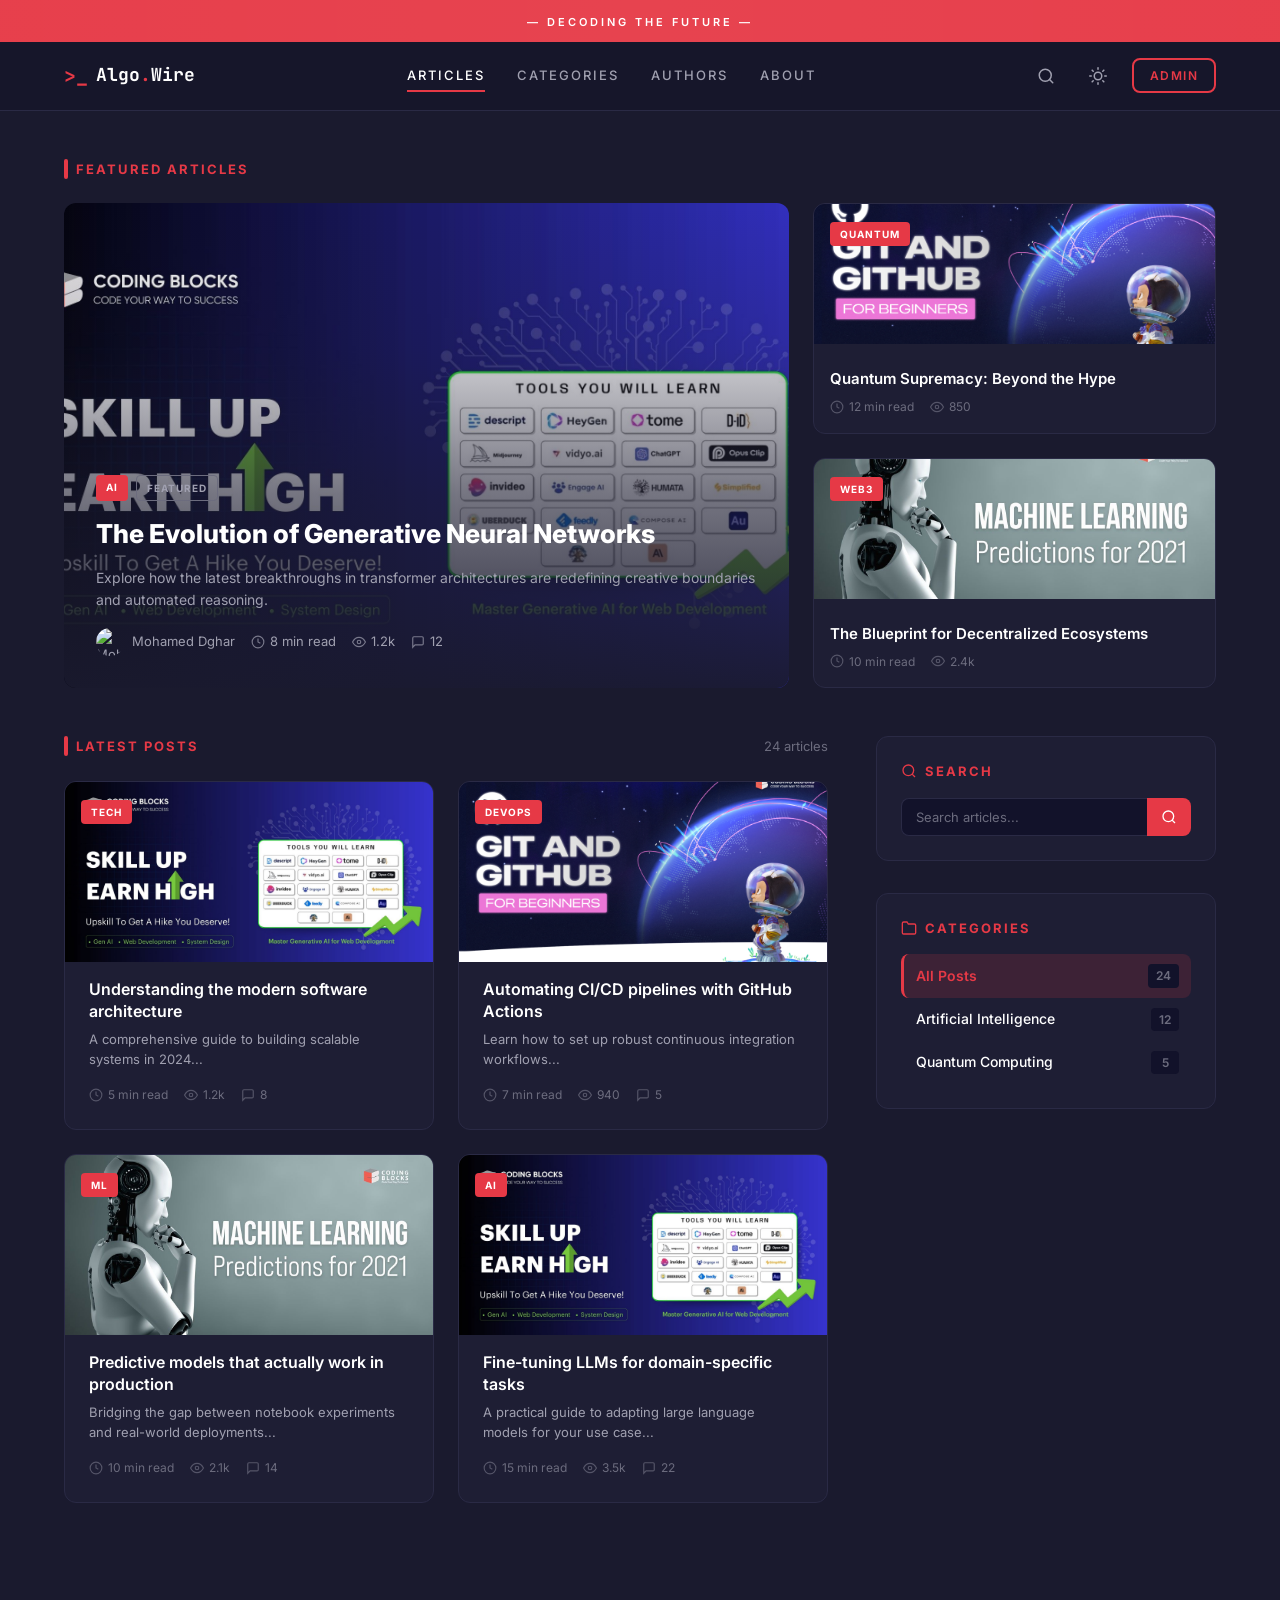
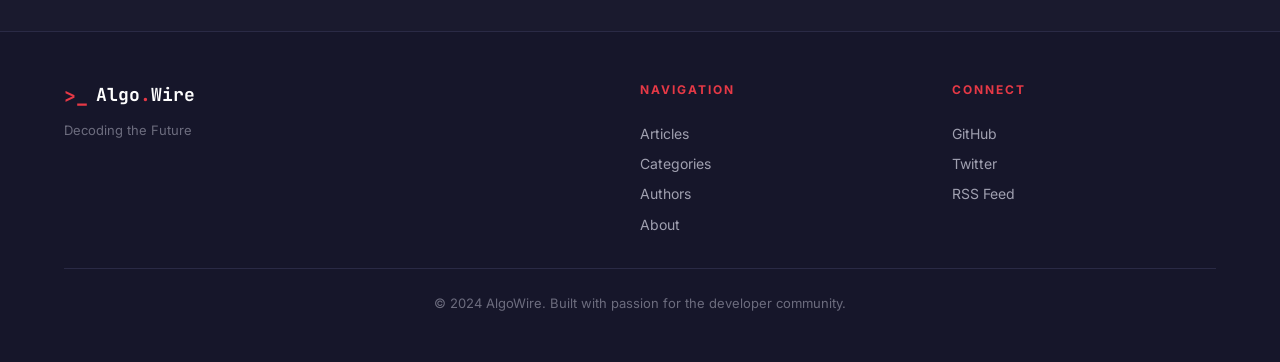
==== Blog/index.html @ f18ffdd9 "Blog V1(HTML/CSS/JS)" ====
<!DOCTYPE html>
<html lang="en" data-theme="dark">
<head>
    <meta charset="UTF-8">
    <meta name="viewport" content="width=device-width, initial-scale=1.0">
    <meta name="description" content="Decoding the Future">
    <title>Home — AlgoWire</title>
    <link rel="preconnect" href="https://fonts.googleapis.com">
    <link rel="preconnect" href="https://fonts.gstatic.com" crossorigin>
    <link href="https://fonts.googleapis.com/css2?family=Inter:wght@300;400;500;600;700;800&family=JetBrains+Mono:wght@400;500;700&display=swap" rel="stylesheet">
    <link rel="stylesheet" href="css/style.css">
</head>
<body>
    <!-- Announcement Banner -->
    <div class="announcement-banner" id="announcementBanner">
        <div class="container">
            <span>— Decoding the Future —</span>
        </div>
    </div>

    <!-- Navigation -->
    <header class="navbar" id="navbar">
        <div class="container navbar__inner">
            <a href="index.html" class="navbar__logo">
                <span class="navbar__logo-icon">&gt;_</span>
                <span class="navbar__logo-text">Algo<span class="navbar__logo-dot">.</span>Wire</span>
            </a>

            <button class="navbar__toggle" id="navToggle" aria-label="Toggle navigation">
                <span></span>
                <span></span>
                <span></span>
            </button>

            <nav class="navbar__nav" id="navMenu">
                <a href="index.html" class="navbar__link active">Articles</a>
                <a href="category.html" class="navbar__link">Categories</a>
                <a href="authors.html" class="navbar__link">Authors</a>
                <a href="about.html" class="navbar__link">About</a>
            </nav>

            <div class="navbar__actions">
                <button class="navbar__icon-btn" id="searchToggle" aria-label="Search">
                    <svg width="18" height="18" viewBox="0 0 24 24" fill="none" stroke="currentColor" stroke-width="2" stroke-linecap="round" stroke-linejoin="round"><circle cx="11" cy="11" r="8"/><path d="m21 21-4.3-4.3"/></svg>
                </button>
                <button class="navbar__icon-btn" id="themeToggle" aria-label="Toggle theme">
                    <svg class="icon-sun" width="18" height="18" viewBox="0 0 24 24" fill="none" stroke="currentColor" stroke-width="2" stroke-linecap="round" stroke-linejoin="round"><circle cx="12" cy="12" r="5"/><line x1="12" y1="1" x2="12" y2="3"/><line x1="12" y1="21" x2="12" y2="23"/><line x1="4.22" y1="4.22" x2="5.64" y2="5.64"/><line x1="18.36" y1="18.36" x2="19.78" y2="19.78"/><line x1="1" y1="12" x2="3" y2="12"/><line x1="21" y1="12" x2="23" y2="12"/><line x1="4.22" y1="19.78" x2="5.64" y2="18.36"/><line x1="18.36" y1="5.64" x2="19.78" y2="4.22"/></svg>
                    <svg class="icon-moon" width="18" height="18" viewBox="0 0 24 24" fill="none" stroke="currentColor" stroke-width="2" stroke-linecap="round" stroke-linejoin="round"><path d="M21 12.79A9 9 0 1 1 11.21 3 7 7 0 0 0 21 12.79z"/></svg>
                </button>
                <a href="admin/login.html" class="navbar__admin-btn">Admin</a>
            </div>
        </div>

        <!-- Search overlay -->
        <div class="search-overlay" id="searchOverlay">
            <div class="container">
                <form action="#" class="search-overlay__form">
                    <input type="text" name="q" placeholder="Search articles..." class="search-overlay__input" id="searchInput" autocomplete="off">
                    <button type="submit" class="search-overlay__btn">Search</button>
                    <button type="button" class="search-overlay__close" id="searchClose">&times;</button>
                </form>
            </div>
        </div>
    </header>

    <main class="main">
        <div class="container">
            <!-- Featured Articles -->
            <section class="featured">
                <div class="section-header">
                    <h2 class="section-title">Featured Articles</h2>
                </div>

                <div class="featured__grid">
                    <!-- Hero Card -->
                    <article class="card-hero fade-in">
                        <img src="assets/GENAI---2-1.jpg" alt="The Evolution of Generative Neural Networks" class="card-hero__image" loading="lazy">
                        <div class="card-hero__overlay"></div>
                        <div class="card-hero__content">
                            <div class="tags">
                                <a href="category.html" class="tag tag--filled">AI</a>
                                <span class="tag tag--outlined">Featured</span>
                            </div>
                            <h3 class="card-hero__title">
                                <a href="article.html">The Evolution of Generative Neural Networks</a>
                            </h3>
                            <p class="card-hero__excerpt">Explore how the latest breakthroughs in transformer architectures are redefining creative boundaries and automated reasoning.</p>
                            <div class="meta">
                                <div class="meta__author">
                                    <img src="https://api.dicebear.com/7.x/initials/svg?seed=MD&backgroundColor=e63946" alt="Mohamed Dghar" class="meta__avatar">
                                    <span>Mohamed Dghar</span>
                                </div>
                                <div class="meta__item">
                                    <svg viewBox="0 0 24 24" fill="none" stroke="currentColor" stroke-width="2"><circle cx="12" cy="12" r="10"/><polyline points="12 6 12 12 16 14"/></svg>
                                    8 min read
                                </div>
                                <div class="meta__item">
                                    <svg viewBox="0 0 24 24" fill="none" stroke="currentColor" stroke-width="2"><path d="M1 12s4-8 11-8 11 8 11 8-4 8-11 8-11-8-11-8z"/><circle cx="12" cy="12" r="3"/></svg>
                                    1.2k
                                </div>
                                <div class="meta__item">
                                    <svg viewBox="0 0 24 24" fill="none" stroke="currentColor" stroke-width="2"><path d="M21 15a2 2 0 0 1-2 2H7l-4 4V5a2 2 0 0 1 2-2h14a2 2 0 0 1 2 2z"/></svg>
                                    12
                                </div>
                            </div>
                        </div>
                    </article>

                    <!-- Sidebar Featured Cards -->
                    <div class="featured__sidebar">
                        <article class="card-side fade-in">
                            <div class="card-side__image-wrap">
                                <img src="assets/GITHUB-Banner.png" alt="Quantum Supremacy" class="card-side__image" loading="lazy">
                                <div class="card-grid__tag">
                                    <a href="category.html" class="tag tag--filled">Quantum</a>
                                </div>
                            </div>
                            <div class="card-side__content">
                                <h4 class="card-side__title">
                                    <a href="article.html">Quantum Supremacy: Beyond the Hype</a>
                                </h4>
                                <div class="card-side__meta">
                                    <span class="meta__item">
                                        <svg width="12" height="12" viewBox="0 0 24 24" fill="none" stroke="currentColor" stroke-width="2"><circle cx="12" cy="12" r="10"/><polyline points="12 6 12 12 16 14"/></svg>
                                        12 min read
                                    </span>
                                    <span class="meta__item">
                                        <svg width="12" height="12" viewBox="0 0 24 24" fill="none" stroke="currentColor" stroke-width="2"><path d="M1 12s4-8 11-8 11 8 11 8-4 8-11 8-11-8-11-8z"/><circle cx="12" cy="12" r="3"/></svg>
                                        850
                                    </span>
                                </div>
                            </div>
                        </article>

                        <article class="card-side fade-in">
                            <div class="card-side__image-wrap">
                                <img src="assets/ml-predictions-2021.jpg" alt="Decentralized Ecosystems" class="card-side__image" loading="lazy">
                                <div class="card-grid__tag">
                                    <a href="category.html" class="tag tag--filled">Web3</a>
                                </div>
                            </div>
                            <div class="card-side__content">
                                <h4 class="card-side__title">
                                    <a href="article.html">The Blueprint for Decentralized Ecosystems</a>
                                </h4>
                                <div class="card-side__meta">
                                    <span class="meta__item">
                                        <svg width="12" height="12" viewBox="0 0 24 24" fill="none" stroke="currentColor" stroke-width="2"><circle cx="12" cy="12" r="10"/><polyline points="12 6 12 12 16 14"/></svg>
                                        10 min read
                                    </span>
                                    <span class="meta__item">
                                        <svg width="12" height="12" viewBox="0 0 24 24" fill="none" stroke="currentColor" stroke-width="2"><path d="M1 12s4-8 11-8 11 8 11 8-4 8-11 8-11-8-11-8z"/><circle cx="12" cy="12" r="3"/></svg>
                                        2.4k
                                    </span>
                                </div>
                            </div>
                        </article>
                    </div>
                </div>
            </section>

            <!-- Latest Posts + Sidebar -->
            <section class="latest-posts">
                <div class="content-grid">
                    <div>
                        <div class="section-header">
                            <h2 class="section-title">Latest Posts</h2>
                            <span class="section-count">24 articles</span>
                        </div>

                        <div class="articles-grid">
                            <!-- Repeatable Card -->
                            <article class="card-grid fade-in">
                                <div class="card-grid__image-wrap">
                                    <img src="assets/GENAI---2-1.jpg" alt="Post Title" class="card-grid__image" loading="lazy">
                                    <div class="card-grid__tag">
                                        <a href="category.html" class="tag tag--filled">Tech</a>
                                    </div>
                                </div>
                                <div class="card-grid__content">
                                    <h3 class="card-grid__title">
                                        <a href="article.html">Understanding the modern software architecture</a>
                                    </h3>
                                    <p class="card-grid__excerpt">A comprehensive guide to building scalable systems in 2024...</p>
                                    <div class="card-grid__meta">
                                        <span class="meta__item">
                                            <svg width="12" height="12" viewBox="0 0 24 24" fill="none" stroke="currentColor" stroke-width="2"><circle cx="12" cy="12" r="10"/><polyline points="12 6 12 12 16 14"/></svg>
                                            5 min read
                                        </span>
                                        <span class="meta__item">
                                            <svg width="12" height="12" viewBox="0 0 24 24" fill="none" stroke="currentColor" stroke-width="2"><path d="M1 12s4-8 11-8 11 8 11 8-4 8-11 8-11-8-11-8z"/><circle cx="12" cy="12" r="3"/></svg>
                                            1.2k
                                        </span>
                                        <span class="meta__item">
                                            <svg width="12" height="12" viewBox="0 0 24 24" fill="none" stroke="currentColor" stroke-width="2"><path d="M21 15a2 2 0 0 1-2 2H7l-4 4V5a2 2 0 0 1 2-2h14a2 2 0 0 1 2 2z"/></svg>
                                            8
                                        </span>
                                    </div>
                                </div>
                            </article>

                            <article class="card-grid fade-in">
                                <div class="card-grid__image-wrap">
                                    <img src="assets/GITHUB-Banner.png" alt="GitHub Workflows" class="card-grid__image" loading="lazy">
                                    <div class="card-grid__tag">
                                        <a href="category.html" class="tag tag--filled">DevOps</a>
                                    </div>
                                </div>
                                <div class="card-grid__content">
                                    <h3 class="card-grid__title">
                                        <a href="article.html">Automating CI/CD pipelines with GitHub Actions</a>
                                    </h3>
                                    <p class="card-grid__excerpt">Learn how to set up robust continuous integration workflows...</p>
                                    <div class="card-grid__meta">
                                        <span class="meta__item">
                                            <svg width="12" height="12" viewBox="0 0 24 24" fill="none" stroke="currentColor" stroke-width="2"><circle cx="12" cy="12" r="10"/><polyline points="12 6 12 12 16 14"/></svg>
                                            7 min read
                                        </span>
                                        <span class="meta__item">
                                            <svg width="12" height="12" viewBox="0 0 24 24" fill="none" stroke="currentColor" stroke-width="2"><path d="M1 12s4-8 11-8 11 8 11 8-4 8-11 8-11-8-11-8z"/><circle cx="12" cy="12" r="3"/></svg>
                                            940
                                        </span>
                                        <span class="meta__item">
                                            <svg width="12" height="12" viewBox="0 0 24 24" fill="none" stroke="currentColor" stroke-width="2"><path d="M21 15a2 2 0 0 1-2 2H7l-4 4V5a2 2 0 0 1 2-2h14a2 2 0 0 1 2 2z"/></svg>
                                            5
                                        </span>
                                    </div>
                                </div>
                            </article>

                            <article class="card-grid fade-in">
                                <div class="card-grid__image-wrap">
                                    <img src="assets/ml-predictions-2021.jpg" alt="ML Predictions" class="card-grid__image" loading="lazy">
                                    <div class="card-grid__tag">
                                        <a href="category.html" class="tag tag--filled">ML</a>
                                    </div>
                                </div>
                                <div class="card-grid__content">
                                    <h3 class="card-grid__title">
                                        <a href="article.html">Predictive models that actually work in production</a>
                                    </h3>
                                    <p class="card-grid__excerpt">Bridging the gap between notebook experiments and real-world deployments...</p>
                                    <div class="card-grid__meta">
                                        <span class="meta__item">
                                            <svg width="12" height="12" viewBox="0 0 24 24" fill="none" stroke="currentColor" stroke-width="2"><circle cx="12" cy="12" r="10"/><polyline points="12 6 12 12 16 14"/></svg>
                                            10 min read
                                        </span>
                                        <span class="meta__item">
                                            <svg width="12" height="12" viewBox="0 0 24 24" fill="none" stroke="currentColor" stroke-width="2"><path d="M1 12s4-8 11-8 11 8 11 8-4 8-11 8-11-8-11-8z"/><circle cx="12" cy="12" r="3"/></svg>
                                            2.1k
                                        </span>
                                        <span class="meta__item">
                                            <svg width="12" height="12" viewBox="0 0 24 24" fill="none" stroke="currentColor" stroke-width="2"><path d="M21 15a2 2 0 0 1-2 2H7l-4 4V5a2 2 0 0 1 2-2h14a2 2 0 0 1 2 2z"/></svg>
                                            14
                                        </span>
                                    </div>
                                </div>
                            </article>

                            <article class="card-grid fade-in">
                                <div class="card-grid__image-wrap">
                                    <img src="assets/GENAI---2-1.jpg" alt="LLM Fine-tuning" class="card-grid__image" loading="lazy">
                                    <div class="card-grid__tag">
                                        <a href="category.html" class="tag tag--filled">AI</a>
                                    </div>
                                </div>
                                <div class="card-grid__content">
                                    <h3 class="card-grid__title">
                                        <a href="article.html">Fine-tuning LLMs for domain-specific tasks</a>
                                    </h3>
                                    <p class="card-grid__excerpt">A practical guide to adapting large language models for your use case...</p>
                                    <div class="card-grid__meta">
                                        <span class="meta__item">
                                            <svg width="12" height="12" viewBox="0 0 24 24" fill="none" stroke="currentColor" stroke-width="2"><circle cx="12" cy="12" r="10"/><polyline points="12 6 12 12 16 14"/></svg>
                                            15 min read
                                        </span>
                                        <span class="meta__item">
                                            <svg width="12" height="12" viewBox="0 0 24 24" fill="none" stroke="currentColor" stroke-width="2"><path d="M1 12s4-8 11-8 11 8 11 8-4 8-11 8-11-8-11-8z"/><circle cx="12" cy="12" r="3"/></svg>
                                            3.5k
                                        </span>
                                        <span class="meta__item">
                                            <svg width="12" height="12" viewBox="0 0 24 24" fill="none" stroke="currentColor" stroke-width="2"><path d="M21 15a2 2 0 0 1-2 2H7l-4 4V5a2 2 0 0 1 2-2h14a2 2 0 0 1 2 2z"/></svg>
                                            22
                                        </span>
                                    </div>
                                </div>
                            </article>
                        </div>
                    </div>

                    <!-- Sidebar -->
                    <aside class="sidebar">
                        <!-- Search Widget -->
                        <div class="widget">
                            <h3 class="widget__title">
                                <svg viewBox="0 0 24 24" fill="none" stroke="currentColor" stroke-width="2"><circle cx="11" cy="11" r="8"/><path d="m21 21-4.3-4.3"/></svg>
                                Search
                            </h3>
                            <form action="#" class="search-widget__form">
                                <input type="text" name="q" placeholder="Search articles..." class="search-widget__input">
                                <button type="submit" class="search-widget__btn">
                                    <svg viewBox="0 0 24 24" fill="none" stroke="currentColor" stroke-width="2"><circle cx="11" cy="11" r="8"/><path d="m21 21-4.3-4.3"/></svg>
                                </button>
                            </form>
                        </div>

                        <!-- Categories Widget -->
                        <div class="widget">
                            <h3 class="widget__title">
                                <svg viewBox="0 0 24 24" fill="none" stroke="currentColor" stroke-width="2"><path d="M22 19a2 2 0 0 1-2 2H4a2 2 0 0 1-2-2V5a2 2 0 0 1 2-2h5l2 3h9a2 2 0 0 1 2 2z"/></svg>
                                Categories
                            </h3>
                            <ul class="categories-list">
                                <li class="categories-list__item active">
                                    <a href="index.html">All Posts</a>
                                    <span class="categories-list__count">24</span>
                                </li>
                                <li class="categories-list__item">
                                    <a href="category.html">Artificial Intelligence</a>
                                    <span class="categories-list__count">12</span>
                                </li>
                                <li class="categories-list__item">
                                    <a href="category.html">Quantum Computing</a>
                                    <span class="categories-list__count">5</span>
                                </li>
                            </ul>
                        </div>
                    </aside>
                </div>
            </section>
        </div>
    </main>

    <!-- Footer -->
    <footer class="footer">
        <div class="container">
            <div class="footer__inner">
                <div class="footer__brand">
                    <a href="index.html" class="navbar__logo">
                        <span class="navbar__logo-icon">&gt;_</span>
                        <span class="navbar__logo-text">Algo<span class="navbar__logo-dot">.</span>Wire</span>
                    </a>
                    <p class="footer__tagline">Decoding the Future</p>
                </div>
                <div class="footer__links">
                    <h4 class="footer__heading">Navigation</h4>
                    <a href="index.html">Articles</a>
                    <a href="category.html">Categories</a>
                    <a href="authors.html">Authors</a>
                    <a href="about.html">About</a>
                </div>
                <div class="footer__links">
                    <h4 class="footer__heading">Connect</h4>
                    <a href="#">GitHub</a>
                    <a href="#">Twitter</a>
                    <a href="#">RSS Feed</a>
                </div>
            </div>
            <div class="footer__bottom">
                <p>&copy; 2024 AlgoWire. Built with passion for the developer community.</p>
            </div>
        </div>
    </footer>

    <script src="js/main.js"></script>
</body>
</html>
---- Blog/css/style.css ----
/* ==========================================
   AlgoWire — Design System
   Matching Figma Design Context
   ========================================== */

/* Google Fonts loaded in header.php:
   - Inter (300-800) — primary font
   - JetBrains Mono (400,500,700) — code/logo font */

/* ==========================================
   CSS Custom Properties (Design Tokens)
   ========================================== */
:root {
    /* Colors — Dark Theme (Default) */
    --bg-primary: #1a1a2e;
    --bg-secondary: #16162a;
    --bg-card: #1e1e34;
    --bg-card-hover: #252542;
    --bg-input: #12122a;
    --accent: #e63946;
    --accent-hover: #d32f3f;
    --accent-glow: rgba(230, 57, 70, 0.15);
    --text-primary: #ffffff;
    --text-secondary: #a0a0b0;
    --text-muted: #6c6c7e;
    --border: #2a2a45;
    --border-light: #333355;
    --shadow: rgba(0, 0, 0, 0.3);
    --overlay: rgba(26, 26, 46, 0.85);

    /* Typography */
    --font-primary: 'Inter', -apple-system, BlinkMacSystemFont, 'Segoe UI', sans-serif;
    --font-mono: 'JetBrains Mono', 'Fira Code', monospace;

    /* Spacing */
    --space-xs: 4px;
    --space-sm: 8px;
    --space-md: 16px;
    --space-lg: 24px;
    --space-xl: 32px;
    --space-2xl: 48px;
    --space-3xl: 64px;

    /* Layout */
    --max-width: 1200px;
    --sidebar-width: 340px;
    --gap: 24px;
    --radius: 8px;
    --radius-sm: 4px;
    --radius-lg: 12px;

    /* Transitions */
    --transition: 0.3s cubic-bezier(0.4, 0, 0.2, 1);
    --transition-fast: 0.15s ease;
}

/* Light Theme */
[data-theme="light"] {
    --bg-primary: #f0f0f5;
    --bg-secondary: #e8e8ef;
    --bg-card: #ffffff;
    --bg-card-hover: #f8f8fc;
    --bg-input: #f5f5fa;
    --text-primary: #1a1a2e;
    --text-secondary: #555566;
    --text-muted: #888899;
    --border: #dddde5;
    --border-light: #eeeeee;
    --shadow: rgba(0, 0, 0, 0.08);
    --overlay: rgba(240, 240, 245, 0.92);
}

/* ==========================================
   Reset & Base
   ========================================== */
*, *::before, *::after {
    margin: 0;
    padding: 0;
    box-sizing: border-box;
}

html {
    scroll-behavior: smooth;
    -webkit-font-smoothing: antialiased;
    -moz-osx-font-smoothing: grayscale;
}

body {
    font-family: var(--font-primary);
    background-color: var(--bg-primary);
    color: var(--text-primary);
    line-height: 1.6;
    min-height: 100vh;
    transition: background-color var(--transition), color var(--transition);
}

a {
    color: inherit;
    text-decoration: none;
    transition: color var(--transition-fast);
}

img {
    max-width: 100%;
    height: auto;
    display: block;
}

button {
    border: none;
    background: none;
    cursor: pointer;
    font-family: inherit;
    color: inherit;
}

/* ==========================================
   Layout
   ========================================== */
.container {
    max-width: var(--max-width);
    margin: 0 auto;
    padding: 0 var(--space-lg);
}

.main {
    min-height: 60vh;
    padding-bottom: var(--space-3xl);
}

.content-grid {
    display: grid;
    grid-template-columns: 1fr var(--sidebar-width);
    gap: var(--space-2xl);
    margin-top: var(--space-2xl);
}

.content-grid--full {
    grid-template-columns: 1fr;
}

/* ==========================================
   Announcement Banner
   ========================================== */
.announcement-banner {
    background: var(--accent);
    padding: var(--space-sm) 0;
    text-align: center;
    position: relative;
    overflow: hidden;
}

.announcement-banner::before {
    content: '';
    position: absolute;
    top: 0;
    left: -100%;
    width: 300%;
    height: 100%;
    background: linear-gradient(90deg, transparent, rgba(255,255,255,0.05), transparent);
    animation: bannerShine 8s linear infinite;
}

@keyframes bannerShine {
    0% { transform: translateX(-33%); }
    100% { transform: translateX(33%); }
}

.announcement-banner span {
    font-size: 11px;
    font-weight: 600;
    letter-spacing: 3px;
    text-transform: uppercase;
    color: #fff;
    position: relative;
    z-index: 1;
}

/* ==========================================
   Navbar
   ========================================== */
.navbar {
    background: var(--bg-secondary);
    border-bottom: 1px solid var(--border);
    padding: var(--space-md) 0;
    position: sticky;
    top: 0;
    z-index: 1000;
    backdrop-filter: blur(12px);
    -webkit-backdrop-filter: blur(12px);
}

.navbar__inner {
    display: flex;
    align-items: center;
    justify-content: space-between;
    gap: var(--space-lg);
}

.navbar__logo {
    display: flex;
    align-items: center;
    gap: var(--space-sm);
    font-family: var(--font-mono);
    font-size: 18px;
    font-weight: 700;
    white-space: nowrap;
    transition: transform var(--transition-fast);
}

.navbar__logo:hover {
    transform: scale(1.02);
}

.navbar__logo-icon {
    color: var(--accent);
    font-size: 20px;
}

.navbar__logo-dot {
    color: var(--accent);
}

.navbar__nav {
    display: flex;
    align-items: center;
    gap: var(--space-xl);
}

.navbar__link {
    font-size: 13px;
    font-weight: 500;
    letter-spacing: 2px;
    text-transform: uppercase;
    color: var(--text-secondary);
    position: relative;
    padding: var(--space-xs) 0;
}

.navbar__link::after {
    content: '';
    position: absolute;
    bottom: -2px;
    left: 0;
    width: 0;
    height: 2px;
    background: var(--accent);
    transition: width var(--transition);
}

.navbar__link:hover,
.navbar__link.active {
    color: var(--text-primary);
}

.navbar__link:hover::after,
.navbar__link.active::after {
    width: 100%;
}

.navbar__actions {
    display: flex;
    align-items: center;
    gap: var(--space-md);
}

.navbar__icon-btn {
    width: 36px;
    height: 36px;
    display: flex;
    align-items: center;
    justify-content: center;
    border-radius: var(--radius);
    color: var(--text-secondary);
    transition: all var(--transition-fast);
}

.navbar__icon-btn:hover {
    color: var(--text-primary);
    background: var(--accent-glow);
}

/* Theme toggle icon visibility */
[data-theme="dark"] .icon-moon { display: none; }
[data-theme="light"] .icon-sun { display: none; }

.navbar__admin-btn {
    font-size: 12px;
    font-weight: 600;
    letter-spacing: 1.5px;
    text-transform: uppercase;
    padding: 6px 16px;
    border: 2px solid var(--accent);
    border-radius: var(--radius);
    color: var(--accent);
    transition: all var(--transition-fast);
}

.navbar__admin-btn:hover {
    background: var(--accent);
    color: #fff;
}

/* Mobile toggle */
.navbar__toggle {
    display: none;
    flex-direction: column;
    gap: 5px;
    width: 28px;
    padding: 4px 0;
}

.navbar__toggle span {
    display: block;
    width: 100%;
    height: 2px;
    background: var(--text-primary);
    border-radius: 2px;
    transition: all var(--transition);
}

/* ==========================================
   Search Overlay
   ========================================== */
.search-overlay {
    position: absolute;
    top: 100%;
    left: 0;
    right: 0;
    background: var(--bg-secondary);
    border-bottom: 1px solid var(--border);
    padding: var(--space-md) 0;
    transform: translateY(-10px);
    opacity: 0;
    visibility: hidden;
    transition: all var(--transition);
}

.search-overlay.active {
    transform: translateY(0);
    opacity: 1;
    visibility: visible;
}

.search-overlay__form {
    display: flex;
    gap: var(--space-sm);
    align-items: center;
}

.search-overlay__input {
    flex: 1;
    padding: 12px 16px;
    background: var(--bg-input);
    border: 1px solid var(--border);
    border-radius: var(--radius);
    color: var(--text-primary);
    font-family: var(--font-primary);
    font-size: 14px;
    outline: none;
    transition: border-color var(--transition-fast);
}

.search-overlay__input:focus {
    border-color: var(--accent);
}

.search-overlay__input::placeholder {
    color: var(--text-muted);
}

.search-overlay__btn {
    padding: 12px 24px;
    background: var(--accent);
    color: #fff;
    border-radius: var(--radius);
    font-size: 14px;
    font-weight: 600;
    transition: background var(--transition-fast);
}

.search-overlay__btn:hover {
    background: var(--accent-hover);
}

.search-overlay__close {
    font-size: 24px;
    width: 40px;
    height: 40px;
    display: flex;
    align-items: center;
    justify-content: center;
    color: var(--text-muted);
    border-radius: var(--radius);
}

.search-overlay__close:hover {
    color: var(--accent);
}

/* ==========================================
   Section Headers
   ========================================== */
.section-header {
    display: flex;
    align-items: center;
    justify-content: space-between;
    margin-bottom: var(--space-lg);
}

.section-title {
    font-size: 13px;
    font-weight: 700;
    letter-spacing: 2px;
    text-transform: uppercase;
    color: var(--accent);
    display: flex;
    align-items: center;
    gap: var(--space-sm);
}

.section-title::before {
    content: '';
    display: inline-block;
    width: 4px;
    height: 20px;
    background: var(--accent);
    border-radius: 2px;
}

.section-count {
    font-size: 13px;
    color: var(--text-muted);
}

/* ==========================================
   Featured Articles
   ========================================== */
.featured {
    margin-top: var(--space-2xl);
}

.featured__grid {
    display: grid;
    grid-template-columns: 1.8fr 1fr;
    gap: var(--gap);
    margin-top: var(--space-lg);
}

/* Hero Card */
.card-hero {
    position: relative;
    border-radius: var(--radius-lg);
    overflow: hidden;
    min-height: 420px;
    display: flex;
    flex-direction: column;
    justify-content: flex-end;
    transition: transform var(--transition);
}

.card-hero:hover {
    transform: translateY(-4px);
}

.card-hero__image {
    position: absolute;
    top: 0;
    left: 0;
    width: 100%;
    height: 100%;
    object-fit: cover;
    transition: transform var(--transition);
}

.card-hero:hover .card-hero__image {
    transform: scale(1.03);
}

.card-hero__overlay {
    position: absolute;
    top: 0;
    left: 0;
    width: 100%;
    height: 100%;
    background: linear-gradient(
        to top,
        rgba(26, 26, 46, 0.95) 0%,
        rgba(26, 26, 46, 0.6) 40%,
        rgba(26, 26, 46, 0.2) 70%,
        transparent 100%
    );
}

.card-hero__content {
    position: relative;
    z-index: 2;
    padding: var(--space-xl);
}

.card-hero__title {
    font-size: 26px;
    font-weight: 800;
    line-height: 1.3;
    margin: var(--space-md) 0;
    color: #fff;
}

.card-hero__title a:hover {
    color: var(--accent);
}

.card-hero__excerpt {
    font-size: 14px;
    color: var(--text-secondary);
    line-height: 1.6;
    margin-bottom: var(--space-md);
    display: -webkit-box;
    -webkit-line-clamp: 2;
    -webkit-box-orient: vertical;
    overflow: hidden;
}

/* Sidebar cards */
.featured__sidebar {
    display: flex;
    flex-direction: column;
    gap: var(--gap);
}

.card-side {
    background: var(--bg-card);
    border-radius: var(--radius-lg);
    overflow: hidden;
    transition: transform var(--transition), box-shadow var(--transition);
    border: 1px solid var(--border);
    flex: 1;
}

.card-side:hover {
    transform: translateY(-3px);
    box-shadow: 0 8px 24px var(--shadow);
}

.card-side__image-wrap {
    position: relative;
    height: 140px;
    overflow: hidden;
}

.card-side__image {
    width: 100%;
    height: 100%;
    object-fit: cover;
    transition: transform var(--transition);
}

.card-side:hover .card-side__image {
    transform: scale(1.05);
}

.card-side__content {
    padding: var(--space-md);
}

.card-side__title {
    font-size: 15px;
    font-weight: 600;
    line-height: 1.4;
    margin-top: var(--space-sm);
}

.card-side__title a:hover {
    color: var(--accent);
}

.card-side__meta {
    display: flex;
    align-items: center;
    gap: var(--space-md);
    margin-top: var(--space-sm);
    font-size: 12px;
    color: var(--text-muted);
}

/* ==========================================
   Tags / Badges
   ========================================== */
.tags {
    display: flex;
    flex-wrap: wrap;
    gap: var(--space-sm);
}

.tag {
    display: inline-block;
    font-size: 10px;
    font-weight: 700;
    letter-spacing: 1px;
    text-transform: uppercase;
    padding: 4px 10px;
    border-radius: var(--radius-sm);
    transition: all var(--transition-fast);
}

.tag--filled {
    background: var(--accent);
    color: #fff;
}

.tag--outlined {
    border: 1px solid var(--text-muted);
    color: var(--text-secondary);
}

.tag--filled:hover {
    background: var(--accent-hover);
}

/* ==========================================
   Article Meta Row
   ========================================== */
.meta {
    display: flex;
    align-items: center;
    flex-wrap: wrap;
    gap: var(--space-md);
    font-size: 13px;
    color: var(--text-secondary);
}

.meta__item {
    display: flex;
    align-items: center;
    gap: 5px;
}

.meta__item svg {
    width: 14px;
    height: 14px;
    opacity: 0.7;
}

.meta__author {
    display: flex;
    align-items: center;
    gap: var(--space-sm);
}

.meta__avatar {
    width: 28px;
    height: 28px;
    border-radius: 50%;
    object-fit: cover;
}

.meta__divider {
    width: 4px;
    height: 4px;
    border-radius: 50%;
    background: var(--text-muted);
}

/* ==========================================
   Article Grid (Latest Posts)
   ========================================== */
.latest-posts {
    margin-top: var(--space-2xl);
}

.articles-grid {
    display: grid;
    grid-template-columns: repeat(2, 1fr);
    gap: var(--gap);
}

.card-grid {
    background: var(--bg-card);
    border-radius: var(--radius-lg);
    overflow: hidden;
    border: 1px solid var(--border);
    transition: transform var(--transition), box-shadow var(--transition);
}

.card-grid:hover {
    transform: translateY(-4px);
    box-shadow: 0 12px 32px var(--shadow);
}

.card-grid__image-wrap {
    position: relative;
    height: 180px;
    overflow: hidden;
}

.card-grid__image {
    width: 100%;
    height: 100%;
    object-fit: cover;
    transition: transform var(--transition);
}

.card-grid:hover .card-grid__image {
    transform: scale(1.05);
}

.card-grid__tag {
    position: absolute;
    top: var(--space-md);
    left: var(--space-md);
}

.card-grid__content {
    padding: var(--space-md) var(--space-lg);
    padding-bottom: var(--space-lg);
}

.card-grid__title {
    font-size: 16px;
    font-weight: 600;
    line-height: 1.4;
    margin-bottom: var(--space-sm);
}

.card-grid__title a:hover {
    color: var(--accent);
}

.card-grid__excerpt {
    font-size: 13px;
    color: var(--text-secondary);
    line-height: 1.5;
    display: -webkit-box;
    -webkit-line-clamp: 2;
    -webkit-box-orient: vertical;
    overflow: hidden;
    margin-bottom: var(--space-md);
}

.card-grid__meta {
    display: flex;
    align-items: center;
    gap: var(--space-md);
    font-size: 12px;
    color: var(--text-muted);
}

/* ==========================================
   Sidebar
   ========================================== */
.sidebar {
    position: sticky;
    top: 100px;
    display: flex;
    flex-direction: column;
    gap: var(--space-xl);
}

/* Search Widget */
.widget {
    background: var(--bg-card);
    border-radius: var(--radius-lg);
    padding: var(--space-lg);
    border: 1px solid var(--border);
}

.widget__title {
    font-size: 13px;
    font-weight: 700;
    letter-spacing: 2px;
    text-transform: uppercase;
    color: var(--accent);
    margin-bottom: var(--space-md);
    display: flex;
    align-items: center;
    gap: var(--space-sm);
}

.widget__title svg {
    width: 16px;
    height: 16px;
}

.search-widget__form {
    display: flex;
    gap: 0;
}

.search-widget__input {
    flex: 1;
    padding: 10px 14px;
    background: var(--bg-input);
    border: 1px solid var(--border);
    border-right: none;
    border-radius: var(--radius) 0 0 var(--radius);
    color: var(--text-primary);
    font-family: var(--font-primary);
    font-size: 13px;
    outline: none;
    transition: border-color var(--transition-fast);
}

.search-widget__input:focus {
    border-color: var(--accent);
}

.search-widget__input::placeholder {
    color: var(--text-muted);
}

.search-widget__btn {
    padding: 10px 14px;
    background: var(--accent);
    color: #fff;
    border-radius: 0 var(--radius) var(--radius) 0;
    display: flex;
    align-items: center;
    justify-content: center;
    transition: background var(--transition-fast);
}

.search-widget__btn:hover {
    background: var(--accent-hover);
}

.search-widget__btn svg {
    width: 16px;
    height: 16px;
}

/* Categories Widget */
.categories-list {
    list-style: none;
}

.categories-list__item {
    display: flex;
    align-items: center;
    justify-content: space-between;
    padding: 10px 12px;
    border-radius: var(--radius);
    transition: background var(--transition-fast);
    cursor: pointer;
    border-left: 3px solid transparent;
}

.categories-list__item:hover {
    background: var(--bg-card-hover);
}

.categories-list__item.active {
    border-left-color: var(--accent);
    background: var(--accent-glow);
}

.categories-list__item a {
    flex: 1;
    font-size: 14px;
    font-weight: 500;
}

.categories-list__item.active a {
    color: var(--accent);
    font-weight: 600;
}

.categories-list__count {
    font-size: 12px;
    font-weight: 600;
    color: var(--text-muted);
    background: var(--bg-input);
    padding: 2px 8px;
    border-radius: var(--radius-sm);
    min-width: 28px;
    text-align: center;
}

/* ==========================================
   Single Article Page
   ========================================== */
.article-page {
    max-width: 800px;
    margin: var(--space-2xl) auto;
}

.article-page__cover {
    width: 100%;
    height: 400px;
    object-fit: cover;
    border-radius: var(--radius-lg);
    margin-bottom: var(--space-xl);
}

.article-page__header {
    margin-bottom: var(--space-xl);
}

.article-page__title {
    font-size: 36px;
    font-weight: 800;
    line-height: 1.2;
    margin: var(--space-md) 0;
}

.article-page__content {
    font-size: 16px;
    line-height: 1.8;
    color: var(--text-secondary);
}

.article-page__content h2 {
    font-size: 24px;
    font-weight: 700;
    color: var(--text-primary);
    margin: var(--space-xl) 0 var(--space-md);
}

.article-page__content h3 {
    font-size: 20px;
    font-weight: 600;
    color: var(--text-primary);
    margin: var(--space-lg) 0 var(--space-md);
}

.article-page__content p {
    margin-bottom: var(--space-md);
}

.article-page__content pre {
    background: var(--bg-input);
    border: 1px solid var(--border);
    border-radius: var(--radius);
    padding: var(--space-lg);
    overflow-x: auto;
    margin: var(--space-lg) 0;
}

.article-page__content code {
    font-family: var(--font-mono);
    font-size: 14px;
    background: var(--bg-input);
    padding: 2px 6px;
    border-radius: var(--radius-sm);
    color: var(--accent);
}

.article-page__content pre code {
    background: none;
    padding: 0;
    color: var(--text-primary);
}

.article-page__content ul, .article-page__content ol {
    margin: var(--space-md) 0 var(--space-md) var(--space-xl);
}

.article-page__content li {
    margin-bottom: var(--space-sm);
}

.article-page__content blockquote {
    border-left: 4px solid var(--accent);
    padding-left: var(--space-lg);
    margin: var(--space-lg) 0;
    color: var(--text-secondary);
    font-style: italic;
}

/* Author Box */
.author-box {
    display: flex;
    gap: var(--space-lg);
    align-items: center;
    background: var(--bg-card);
    border: 1px solid var(--border);
    border-radius: var(--radius-lg);
    padding: var(--space-xl);
    margin: var(--space-2xl) 0;
}

.author-box__avatar {
    width: 72px;
    height: 72px;
    border-radius: 50%;
    object-fit: cover;
    border: 3px solid var(--accent);
}

.author-box__name {
    font-size: 18px;
    font-weight: 700;
    margin-bottom: var(--space-xs);
}

.author-box__bio {
    font-size: 14px;
    color: var(--text-secondary);
    line-height: 1.5;
}

/* Comments */
.comments {
    margin-top: var(--space-2xl);
}

.comments__title {
    font-size: 20px;
    font-weight: 700;
    margin-bottom: var(--space-lg);
    display: flex;
    align-items: center;
    gap: var(--space-sm);
}

.comment {
    background: var(--bg-card);
    border: 1px solid var(--border);
    border-radius: var(--radius);
    padding: var(--space-lg);
    margin-bottom: var(--space-md);
}

.comment__header {
    display: flex;
    align-items: center;
    justify-content: space-between;
    margin-bottom: var(--space-sm);
}

.comment__author {
    font-weight: 600;
    font-size: 14px;
}

.comment__date {
    font-size: 12px;
    color: var(--text-muted);
}

.comment__body {
    font-size: 14px;
    color: var(--text-secondary);
    line-height: 1.6;
}

/* Comment Form */
.comment-form {
    margin-top: var(--space-xl);
}

.comment-form__title {
    font-size: 18px;
    font-weight: 700;
    margin-bottom: var(--space-md);
}

.form-group {
    margin-bottom: var(--space-md);
}

.form-group label {
    display: block;
    font-size: 13px;
    font-weight: 600;
    color: var(--text-secondary);
    margin-bottom: var(--space-xs);
    text-transform: uppercase;
    letter-spacing: 1px;
}

.form-group input,
.form-group textarea {
    width: 100%;
    padding: 12px 16px;
    background: var(--bg-input);
    border: 1px solid var(--border);
    border-radius: var(--radius);
    color: var(--text-primary);
    font-family: var(--font-primary);
    font-size: 14px;
    outline: none;
    transition: border-color var(--transition-fast);
}

.form-group input:focus,
.form-group textarea:focus {
    border-color: var(--accent);
}

.form-group textarea {
    min-height: 120px;
    resize: vertical;
}

.form-row {
    display: grid;
    grid-template-columns: 1fr 1fr;
    gap: var(--space-md);
}

/* ==========================================
   Buttons
   ========================================== */
.btn {
    display: inline-flex;
    align-items: center;
    justify-content: center;
    gap: var(--space-sm);
    padding: 12px 24px;
    border-radius: var(--radius);
    font-size: 14px;
    font-weight: 600;
    transition: all var(--transition-fast);
    cursor: pointer;
    border: none;
}

.btn--primary {
    background: var(--accent);
    color: #fff;
}

.btn--primary:hover {
    background: var(--accent-hover);
    transform: translateY(-1px);
}

.btn--outlined {
    border: 2px solid var(--accent);
    color: var(--accent);
    background: transparent;
}

.btn--outlined:hover {
    background: var(--accent);
    color: #fff;
}

.btn--sm {
    padding: 8px 16px;
    font-size: 12px;
}

.btn--block {
    width: 100%;
}

/* ==========================================
   Pagination
   ========================================== */
.pagination {
    display: flex;
    align-items: center;
    justify-content: center;
    gap: var(--space-sm);
    margin-top: var(--space-2xl);
}

.pagination__link {
    width: 40px;
    height: 40px;
    display: flex;
    align-items: center;
    justify-content: center;
    border-radius: var(--radius);
    font-size: 14px;
    font-weight: 600;
    color: var(--text-secondary);
    background: var(--bg-card);
    border: 1px solid var(--border);
    transition: all var(--transition-fast);
}

.pagination__link:hover,
.pagination__link.active {
    background: var(--accent);
    border-color: var(--accent);
    color: #fff;
}

/* ==========================================
   Authors Page
   ========================================== */
.authors-grid {
    display: grid;
    grid-template-columns: repeat(3, 1fr);
    gap: var(--gap);
    margin-top: var(--space-lg);
}

.author-card {
    background: var(--bg-card);
    border: 1px solid var(--border);
    border-radius: var(--radius-lg);
    padding: var(--space-xl);
    text-align: center;
    transition: transform var(--transition), box-shadow var(--transition);
}

.author-card:hover {
    transform: translateY(-4px);
    box-shadow: 0 8px 24px var(--shadow);
}

.author-card__avatar {
    width: 80px;
    height: 80px;
    border-radius: 50%;
    margin: 0 auto var(--space-md);
    border: 3px solid var(--accent);
    object-fit: cover;
}

.author-card__name {
    font-size: 18px;
    font-weight: 700;
    margin-bottom: var(--space-xs);
}

.author-card__bio {
    font-size: 13px;
    color: var(--text-secondary);
    line-height: 1.5;
    margin-bottom: var(--space-md);
}

.author-card__stats {
    font-size: 12px;
    color: var(--text-muted);
}

/* ==========================================
   About Page
   ========================================== */
.about-page {
    max-width: 800px;
    margin: var(--space-2xl) auto;
}

.about-page h1 {
    font-size: 36px;
    font-weight: 800;
    margin-bottom: var(--space-lg);
}

.about-page p {
    font-size: 16px;
    color: var(--text-secondary);
    line-height: 1.8;
    margin-bottom: var(--space-md);
}

.about-page h2 {
    font-size: 24px;
    font-weight: 700;
    margin: var(--space-xl) 0 var(--space-md);
}

/* ==========================================
   Search Results
   ========================================== */
.search-results__query {
    font-size: 14px;
    color: var(--text-secondary);
    margin-bottom: var(--space-lg);
}

.search-results__query strong {
    color: var(--accent);
}

.no-results {
    text-align: center;
    padding: var(--space-3xl);
    color: var(--text-muted);
}

.no-results svg {
    width: 64px;
    height: 64px;
    color: var(--border);
    margin-bottom: var(--space-md);
}

.no-results h3 {
    font-size: 20px;
    color: var(--text-primary);
    margin-bottom: var(--space-sm);
}

/* ==========================================
   Footer
   ========================================== */
.footer {
    background: var(--bg-secondary);
    border-top: 1px solid var(--border);
    padding: var(--space-2xl) 0;
    margin-top: var(--space-3xl);
}

.footer__inner {
    display: grid;
    grid-template-columns: 2fr 1fr 1fr;
    gap: var(--space-2xl);
    margin-bottom: var(--space-xl);
}

.footer__tagline {
    font-size: 13px;
    color: var(--text-muted);
    margin-top: var(--space-sm);
    max-width: 300px;
}

.footer__heading {
    font-size: 12px;
    font-weight: 700;
    letter-spacing: 2px;
    text-transform: uppercase;
    color: var(--accent);
    margin-bottom: var(--space-md);
}

.footer__links {
    display: flex;
    flex-direction: column;
    gap: var(--space-sm);
}

.footer__links a {
    font-size: 14px;
    color: var(--text-secondary);
    transition: color var(--transition-fast);
}

.footer__links a:hover {
    color: var(--accent);
}

.footer__bottom {
    border-top: 1px solid var(--border);
    padding-top: var(--space-lg);
    text-align: center;
    font-size: 13px;
    color: var(--text-muted);
}

/* ==========================================
   Animations
   ========================================== */
@keyframes fadeInUp {
    from {
        opacity: 0;
        transform: translateY(20px);
    }
    to {
        opacity: 1;
        transform: translateY(0);
    }
}

.fade-in {
    animation: fadeInUp 0.5s ease forwards;
}

.fade-in:nth-child(1) { animation-delay: 0.05s; }
.fade-in:nth-child(2) { animation-delay: 0.1s; }
.fade-in:nth-child(3) { animation-delay: 0.15s; }
.fade-in:nth-child(4) { animation-delay: 0.2s; }
.fade-in:nth-child(5) { animation-delay: 0.25s; }
.fade-in:nth-child(6) { animation-delay: 0.3s; }

/* ==========================================
   Alert / Flash Messages
   ========================================== */
.alert {
    padding: var(--space-md) var(--space-lg);
    border-radius: var(--radius);
    margin-bottom: var(--space-lg);
    font-size: 14px;
    display: flex;
    align-items: center;
    gap: var(--space-sm);
}

.alert--success {
    background: rgba(46, 204, 113, 0.1);
    border: 1px solid rgba(46, 204, 113, 0.3);
    color: #2ecc71;
}

.alert--error {
    background: rgba(230, 57, 70, 0.1);
    border: 1px solid rgba(230, 57, 70, 0.3);
    color: var(--accent);
}

/* ==========================================
   Admin Styles
   ========================================== */
.admin-layout {
    min-height: 100vh;
    background: var(--bg-primary);
}

.admin-header {
    background: var(--bg-secondary);
    border-bottom: 1px solid var(--border);
    padding: var(--space-md) var(--space-lg);
    display: flex;
    align-items: center;
    justify-content: space-between;
}

.admin-header__title {
    font-size: 16px;
    font-weight: 700;
    display: flex;
    align-items: center;
    gap: var(--space-sm);
}

.admin-header__title span {
    color: var(--accent);
}

.admin-nav {
    display: flex;
    gap: var(--space-lg);
}

.admin-nav a {
    font-size: 13px;
    font-weight: 500;
    color: var(--text-secondary);
    padding: var(--space-sm) var(--space-md);
    border-radius: var(--radius);
    transition: all var(--transition-fast);
}

.admin-nav a:hover,
.admin-nav a.active {
    color: var(--text-primary);
    background: var(--accent-glow);
}

.admin-content {
    max-width: 1200px;
    margin: var(--space-xl) auto;
    padding: 0 var(--space-lg);
}

/* Dashboard Stats */
.stats-grid {
    display: grid;
    grid-template-columns: repeat(4, 1fr);
    gap: var(--gap);
    margin-bottom: var(--space-xl);
}

.stat-card {
    background: var(--bg-card);
    border: 1px solid var(--border);
    border-radius: var(--radius-lg);
    padding: var(--space-xl);
    text-align: center;
    transition: transform var(--transition);
}

.stat-card:hover {
    transform: translateY(-3px);
}

.stat-card__value {
    font-size: 32px;
    font-weight: 800;
    color: var(--accent);
    margin-bottom: var(--space-xs);
}

.stat-card__label {
    font-size: 12px;
    font-weight: 600;
    letter-spacing: 1px;
    text-transform: uppercase;
    color: var(--text-muted);
}

/* Admin Table */
.admin-table {
    width: 100%;
    border-collapse: collapse;
    background: var(--bg-card);
    border-radius: var(--radius-lg);
    overflow: hidden;
    border: 1px solid var(--border);
}

.admin-table th {
    text-align: left;
    padding: var(--space-md) var(--space-lg);
    font-size: 11px;
    font-weight: 700;
    letter-spacing: 1.5px;
    text-transform: uppercase;
    color: var(--text-muted);
    background: var(--bg-secondary);
    border-bottom: 1px solid var(--border);
}

.admin-table td {
    padding: var(--space-md) var(--space-lg);
    font-size: 14px;
    color: var(--text-secondary);
    border-bottom: 1px solid var(--border);
}

.admin-table tr:last-child td {
    border-bottom: none;
}

.admin-table tr:hover td {
    background: var(--bg-card-hover);
}

.admin-table__actions {
    display: flex;
    gap: var(--space-sm);
}

/* Admin Login */
.login-page {
    min-height: 100vh;
    display: flex;
    align-items: center;
    justify-content: center;
    background: var(--bg-primary);
}

.login-card {
    width: 100%;
    max-width: 400px;
    background: var(--bg-card);
    border: 1px solid var(--border);
    border-radius: var(--radius-lg);
    padding: var(--space-2xl);
}

.login-card__logo {
    text-align: center;
    margin-bottom: var(--space-xl);
}

.login-card__title {
    text-align: center;
    font-size: 14px;
    color: var(--text-muted);
    margin-top: var(--space-sm);
    font-weight: 400;
}

/* Status badge */
.status-badge {
    display: inline-block;
    font-size: 11px;
    font-weight: 600;
    padding: 3px 10px;
    border-radius: 20px;
    letter-spacing: 0.5px;
    text-transform: uppercase;
}

.status-badge--published {
    background: rgba(46, 204, 113, 0.15);
    color: #2ecc71;
}

.status-badge--draft {
    background: rgba(241, 196, 15, 0.15);
    color: #f1c40f;
}

/* Form Groups */
.form-group {
    margin-bottom: var(--space-lg);
}

.form-group label {
    display: block;
    font-size: 12px;
    font-weight: 600;
    letter-spacing: 1px;
    text-transform: uppercase;
    color: var(--text-muted);
    margin-bottom: var(--space-sm);
}

.form-group input,
.form-group select,
.form-group textarea {
    width: 100%;
    padding: 12px 16px;
    background: var(--bg-input);
    border: 1px solid var(--border);
    border-radius: var(--radius);
    color: var(--text-primary);
    font-family: var(--font-primary);
    font-size: 14px;
    outline: none;
    transition: border-color var(--transition-fast);
}

.form-group input:focus,
.form-group select:focus,
.form-group textarea:focus {
    border-color: var(--accent);
}

.form-row {
    display: grid;
    grid-template-columns: repeat(2, 1fr);
    gap: var(--gap);
}

/* Button Utilities */
.btn {
    display: inline-flex;
    align-items: center;
    justify-content: center;
    padding: 12px 24px;
    border-radius: var(--radius);
    font-size: 14px;
    font-weight: 600;
    transition: all var(--transition-fast);
}

.btn--primary {
    background: var(--accent);
    color: #fff;
}

.btn--primary:hover {
    background: var(--accent-hover);
}

.btn--outlined {
    border: 2px solid var(--border);
    color: var(--text-secondary);
}

.btn--outlined:hover {
    border-color: var(--text-secondary);
    color: var(--text-primary);
}

.btn--danger {
    background: rgba(230, 57, 70, 0.1);
    color: var(--accent);
    border: 1px solid rgba(230, 57, 70, 0.2);
}

.btn--danger:hover {
    background: var(--accent);
    color: #fff;
}

.btn--sm {
    padding: 6px 14px;
    font-size: 12px;
}

.btn--xs {
    padding: 4px 10px;
    font-size: 11px;
}

.btn--block {
    width: 100%;
}

/* ==========================================
   Responsive
   ========================================== */
@media (max-width: 1024px) {
    .content-grid {
        grid-template-columns: 1fr;
    }

    .featured__grid {
        grid-template-columns: 1fr;
    }

    .footer__inner {
        grid-template-columns: 1fr;
    }

    .stats-grid {
        grid-template-columns: repeat(2, 1fr);
    }

    .authors-grid {
        grid-template-columns: repeat(2, 1fr);
    }
}

@media (max-width: 768px) {
    .navbar__nav {
        display: none;
        position: absolute;
        top: 100%;
        left: 0;
        right: 0;
        background: var(--bg-secondary);
        border-bottom: 1px solid var(--border);
        flex-direction: column;
        padding: var(--space-md) var(--space-lg);
        gap: var(--space-md);
    }

    .navbar__nav.active {
        display: flex;
    }

    .navbar__toggle {
        display: flex;
    }

    .articles-grid {
        grid-template-columns: 1fr;
    }

    .form-row {
        grid-template-columns: 1fr;
    }

    .card-hero {
        min-height: 320px;
    }

    .card-hero__title {
        font-size: 20px;
    }

    .article-page__title {
        font-size: 28px;
    }

    .article-page__cover {
        height: 260px;
    }

    .authors-grid {
        grid-template-columns: 1fr;
    }

    .stats-grid {
        grid-template-columns: 1fr;
    }

    .admin-header {
        flex-direction: column;
        gap: var(--space-md);
    }

    .admin-nav {
        flex-wrap: wrap;
        justify-content: center;
    }

    .admin-table {
        display: block;
        overflow-x: auto;
    }
}

@media (max-width: 480px) {
    .container {
        padding: 0 var(--space-md);
    }

    .card-hero {
        min-height: 280px;
    }

    .card-hero__content {
        padding: var(--space-md);
    }

    .announcement-banner span {
        font-size: 9px;
        letter-spacing: 2px;
    }
}
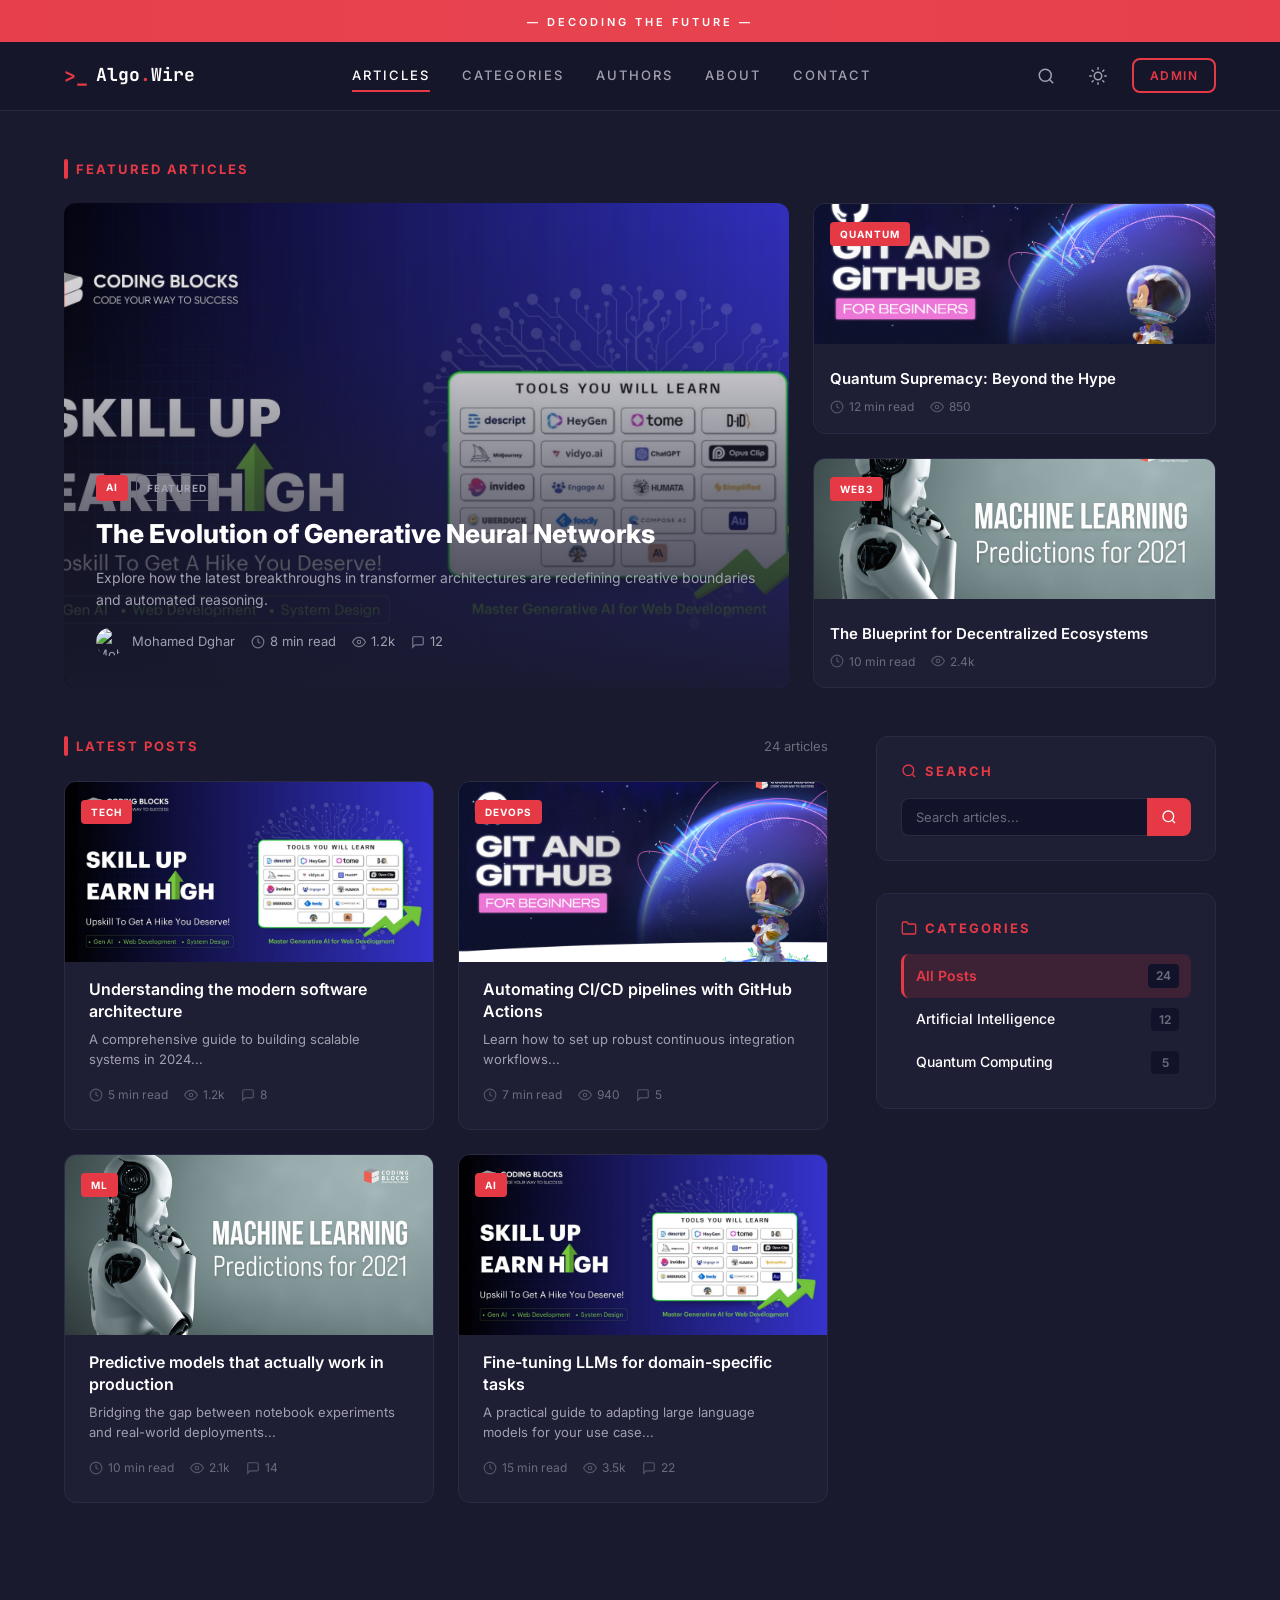
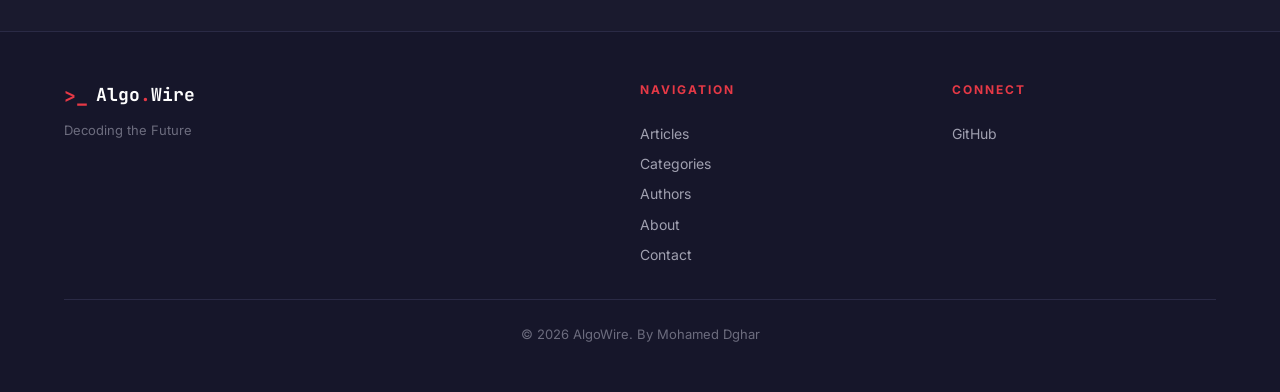
==== commit 7c3a7f34: "Blog V1" ====
--- a/Blog/index.html
+++ b/Blog/index.html
@@ -8,7 +8,11 @@
     <link rel="preconnect" href="https://fonts.googleapis.com">
     <link rel="preconnect" href="https://fonts.gstatic.com" crossorigin>
     <link href="https://fonts.googleapis.com/css2?family=Inter:wght@300;400;500;600;700;800&family=JetBrains+Mono:wght@400;500;700&display=swap" rel="stylesheet">
-    <link rel="stylesheet" href="css/style.css">
+    <link rel="stylesheet" href="css/base.css">
+    <link rel="stylesheet" href="css/navbar.css">
+    <link rel="stylesheet" href="css/components.css">
+    <link rel="stylesheet" href="css/cards.css">
+    <link rel="stylesheet" href="css/footer.css">
 </head>
 <body>
     <!-- Announcement Banner -->
@@ -37,6 +41,7 @@
                 <a href="category.html" class="navbar__link">Categories</a>
                 <a href="authors.html" class="navbar__link">Authors</a>
                 <a href="about.html" class="navbar__link">About</a>
+                <a href="contact.html" class="navbar__link">Contact</a>
             </nav>
 
             <div class="navbar__actions">
@@ -348,16 +353,15 @@
                     <a href="category.html">Categories</a>
                     <a href="authors.html">Authors</a>
                     <a href="about.html">About</a>
+                    <a href="contact.html">Contact</a>
                 </div>
                 <div class="footer__links">
                     <h4 class="footer__heading">Connect</h4>
                     <a href="#">GitHub</a>
-                    <a href="#">Twitter</a>
-                    <a href="#">RSS Feed</a>
                 </div>
             </div>
             <div class="footer__bottom">
-                <p>&copy; 2024 AlgoWire. Built with passion for the developer community.</p>
+                <p>&copy; 2026 AlgoWire. By Mohamed Dghar</p>
             </div>
         </div>
     </footer>
--- a/Blog/css/base.css
+++ b/Blog/css/base.css
@@ -0,0 +1,180 @@
+/* ==========================================
+   AlgoWire — Design System
+   Matching Figma Design Context
+   ========================================== */
+
+/* Google Fonts loaded in header.php:
+   - Inter (300-800) — primary font
+   - JetBrains Mono (400,500,700) — code/logo font */
+
+/* ==========================================
+   CSS Custom Properties (Design Tokens)
+   ========================================== */
+:root {
+    /* Colors — Dark Theme (Default) */
+    --bg-primary: #1a1a2e;
+    --bg-secondary: #16162a;
+    --bg-card: #1e1e34;
+    --bg-card-hover: #252542;
+    --bg-input: #12122a;
+    --accent: #e63946;
+    --accent-hover: #d32f3f;
+    --accent-glow: rgba(230, 57, 70, 0.15);
+    --text-primary: #ffffff;
+    --text-secondary: #a0a0b0;
+    --text-muted: #6c6c7e;
+    --border: #2a2a45;
+    --border-light: #333355;
+    --shadow: rgba(0, 0, 0, 0.3);
+    --overlay: rgba(26, 26, 46, 0.85);
+
+    /* Typography */
+    --font-primary: 'Inter', -apple-system, BlinkMacSystemFont, 'Segoe UI', sans-serif;
+    --font-mono: 'JetBrains Mono', 'Fira Code', monospace;
+
+    /* Spacing */
+    --space-xs: 4px;
+    --space-sm: 8px;
+    --space-md: 16px;
+    --space-lg: 24px;
+    --space-xl: 32px;
+    --space-2xl: 48px;
+    --space-3xl: 64px;
+
+    /* Layout */
+    --max-width: 1200px;
+    --sidebar-width: 340px;
+    --gap: 24px;
+    --radius: 8px;
+    --radius-sm: 4px;
+    --radius-lg: 12px;
+
+    /* Transitions */
+    --transition: 0.3s cubic-bezier(0.4, 0, 0.2, 1);
+    --transition-fast: 0.15s ease;
+}
+
+/* Light Theme */
+[data-theme="light"] {
+    --bg-primary: #f0f0f5;
+    --bg-secondary: #e8e8ef;
+    --bg-card: #ffffff;
+    --bg-card-hover: #f8f8fc;
+    --bg-input: #f5f5fa;
+    --text-primary: #1a1a2e;
+    --text-secondary: #555566;
+    --text-muted: #888899;
+    --border: #dddde5;
+    --border-light: #eeeeee;
+    --shadow: rgba(0, 0, 0, 0.08);
+    --overlay: rgba(240, 240, 245, 0.92);
+}
+
+/* ==========================================
+   Reset & Base
+   ========================================== */
+*, *::before, *::after {
+    margin: 0;
+    padding: 0;
+    box-sizing: border-box;
+}
+
+html {
+    scroll-behavior: smooth;
+    -webkit-font-smoothing: antialiased;
+    -moz-osx-font-smoothing: grayscale;
+}
+
+body {
+    font-family: var(--font-primary);
+    background-color: var(--bg-primary);
+    color: var(--text-primary);
+    line-height: 1.6;
+    min-height: 100vh;
+    transition: background-color var(--transition), color var(--transition);
+}
+
+a {
+    color: inherit;
+    text-decoration: none;
+    transition: color var(--transition-fast);
+}
+
+img {
+    max-width: 100%;
+    height: auto;
+    display: block;
+}
+
+button {
+    border: none;
+    background: none;
+    cursor: pointer;
+    font-family: inherit;
+    color: inherit;
+}
+
+/* ==========================================
+   Layout
+   ========================================== */
+.container {
+    max-width: var(--max-width);
+    margin: 0 auto;
+    padding: 0 var(--space-lg);
+}
+
+.main {
+    min-height: 60vh;
+    padding-bottom: var(--space-3xl);
+}
+
+.content-grid {
+    display: grid;
+    grid-template-columns: 1fr var(--sidebar-width);
+    gap: var(--space-2xl);
+    margin-top: var(--space-2xl);
+}
+
+.content-grid--full {
+    grid-template-columns: 1fr;
+}
+
+/* ==========================================
+   Animations
+   ========================================== */
+@keyframes fadeInUp {
+    from {
+        opacity: 0;
+        transform: translateY(20px);
+    }
+    to {
+        opacity: 1;
+        transform: translateY(0);
+    }
+}
+
+.fade-in {
+    animation: fadeInUp 0.5s ease forwards;
+}
+
+.fade-in:nth-child(1) { animation-delay: 0.05s; }
+.fade-in:nth-child(2) { animation-delay: 0.1s; }
+.fade-in:nth-child(3) { animation-delay: 0.15s; }
+.fade-in:nth-child(4) { animation-delay: 0.2s; }
+.fade-in:nth-child(5) { animation-delay: 0.25s; }
+.fade-in:nth-child(6) { animation-delay: 0.3s; }
+
+/* ==========================================
+   Responsive — Base
+   ========================================== */
+@media (max-width: 1024px) {
+    .content-grid {
+        grid-template-columns: 1fr;
+    }
+}
+
+@media (max-width: 480px) {
+    .container {
+        padding: 0 var(--space-md);
+    }
+}
--- a/Blog/css/navbar.css
+++ b/Blog/css/navbar.css
@@ -0,0 +1,291 @@
+/* ==========================================
+   Announcement Banner
+   ========================================== */
+.announcement-banner {
+    background: var(--accent);
+    padding: var(--space-sm) 0;
+    text-align: center;
+    position: relative;
+    overflow: hidden;
+}
+
+.announcement-banner::before {
+    content: '';
+    position: absolute;
+    top: 0;
+    left: -100%;
+    width: 300%;
+    height: 100%;
+    background: linear-gradient(90deg, transparent, rgba(255,255,255,0.05), transparent);
+    animation: bannerShine 8s linear infinite;
+}
+
+@keyframes bannerShine {
+    0% { transform: translateX(-33%); }
+    100% { transform: translateX(33%); }
+}
+
+.announcement-banner span {
+    font-size: 11px;
+    font-weight: 600;
+    letter-spacing: 3px;
+    text-transform: uppercase;
+    color: #fff;
+    position: relative;
+    z-index: 1;
+}
+
+/* ==========================================
+   Navbar
+   ========================================== */
+.navbar {
+    background: var(--bg-secondary);
+    border-bottom: 1px solid var(--border);
+    padding: var(--space-md) 0;
+    position: sticky;
+    top: 0;
+    z-index: 1000;
+    backdrop-filter: blur(12px);
+    -webkit-backdrop-filter: blur(12px);
+}
+
+.navbar__inner {
+    display: flex;
+    align-items: center;
+    justify-content: space-between;
+    gap: var(--space-lg);
+}
+
+.navbar__logo {
+    display: flex;
+    align-items: center;
+    gap: var(--space-sm);
+    font-family: var(--font-mono);
+    font-size: 18px;
+    font-weight: 700;
+    white-space: nowrap;
+    transition: transform var(--transition-fast);
+}
+
+.navbar__logo:hover {
+    transform: scale(1.02);
+}
+
+.navbar__logo-icon {
+    color: var(--accent);
+    font-size: 20px;
+}
+
+.navbar__logo-dot {
+    color: var(--accent);
+}
+
+.navbar__nav {
+    display: flex;
+    align-items: center;
+    gap: var(--space-xl);
+}
+
+.navbar__link {
+    font-size: 13px;
+    font-weight: 500;
+    letter-spacing: 2px;
+    text-transform: uppercase;
+    color: var(--text-secondary);
+    position: relative;
+    padding: var(--space-xs) 0;
+}
+
+.navbar__link::after {
+    content: '';
+    position: absolute;
+    bottom: -2px;
+    left: 0;
+    width: 0;
+    height: 2px;
+    background: var(--accent);
+    transition: width var(--transition);
+}
+
+.navbar__link:hover,
+.navbar__link.active {
+    color: var(--text-primary);
+}
+
+.navbar__link:hover::after,
+.navbar__link.active::after {
+    width: 100%;
+}
+
+.navbar__actions {
+    display: flex;
+    align-items: center;
+    gap: var(--space-md);
+}
+
+.navbar__icon-btn {
+    width: 36px;
+    height: 36px;
+    display: flex;
+    align-items: center;
+    justify-content: center;
+    border-radius: var(--radius);
+    color: var(--text-secondary);
+    transition: all var(--transition-fast);
+}
+
+.navbar__icon-btn:hover {
+    color: var(--text-primary);
+    background: var(--accent-glow);
+}
+
+/* Theme toggle icon visibility */
+[data-theme="dark"] .icon-moon { display: none; }
+[data-theme="light"] .icon-sun { display: none; }
+
+.navbar__admin-btn {
+    font-size: 12px;
+    font-weight: 600;
+    letter-spacing: 1.5px;
+    text-transform: uppercase;
+    padding: 6px 16px;
+    border: 2px solid var(--accent);
+    border-radius: var(--radius);
+    color: var(--accent);
+    transition: all var(--transition-fast);
+}
+
+.navbar__admin-btn:hover {
+    background: var(--accent);
+    color: #fff;
+}
+
+/* Mobile toggle */
+.navbar__toggle {
+    display: none;
+    flex-direction: column;
+    gap: 5px;
+    width: 28px;
+    padding: 4px 0;
+}
+
+.navbar__toggle span {
+    display: block;
+    width: 100%;
+    height: 2px;
+    background: var(--text-primary);
+    border-radius: 2px;
+    transition: all var(--transition);
+}
+
+/* ==========================================
+   Search Overlay
+   ========================================== */
+.search-overlay {
+    position: absolute;
+    top: 100%;
+    left: 0;
+    right: 0;
+    background: var(--bg-secondary);
+    border-bottom: 1px solid var(--border);
+    padding: var(--space-md) 0;
+    transform: translateY(-10px);
+    opacity: 0;
+    visibility: hidden;
+    transition: all var(--transition);
+}
+
+.search-overlay.active {
+    transform: translateY(0);
+    opacity: 1;
+    visibility: visible;
+}
+
+.search-overlay__form {
+    display: flex;
+    gap: var(--space-sm);
+    align-items: center;
+}
+
+.search-overlay__input {
+    flex: 1;
+    padding: 12px 16px;
+    background: var(--bg-input);
+    border: 1px solid var(--border);
+    border-radius: var(--radius);
+    color: var(--text-primary);
+    font-family: var(--font-primary);
+    font-size: 14px;
+    outline: none;
+    transition: border-color var(--transition-fast);
+}
+
+.search-overlay__input:focus {
+    border-color: var(--accent);
+}
+
+.search-overlay__input::placeholder {
+    color: var(--text-muted);
+}
+
+.search-overlay__btn {
+    padding: 12px 24px;
+    background: var(--accent);
+    color: #fff;
+    border-radius: var(--radius);
+    font-size: 14px;
+    font-weight: 600;
+    transition: background var(--transition-fast);
+}
+
+.search-overlay__btn:hover {
+    background: var(--accent-hover);
+}
+
+.search-overlay__close {
+    font-size: 24px;
+    width: 40px;
+    height: 40px;
+    display: flex;
+    align-items: center;
+    justify-content: center;
+    color: var(--text-muted);
+    border-radius: var(--radius);
+}
+
+.search-overlay__close:hover {
+    color: var(--accent);
+}
+
+/* ==========================================
+   Responsive — Navbar
+   ========================================== */
+@media (max-width: 768px) {
+    .navbar__nav {
+        display: none;
+        position: absolute;
+        top: 100%;
+        left: 0;
+        right: 0;
+        background: var(--bg-secondary);
+        border-bottom: 1px solid var(--border);
+        flex-direction: column;
+        padding: var(--space-md) var(--space-lg);
+        gap: var(--space-md);
+    }
+
+    .navbar__nav.active {
+        display: flex;
+    }
+
+    .navbar__toggle {
+        display: flex;
+    }
+}
+
+@media (max-width: 480px) {
+    .announcement-banner span {
+        font-size: 9px;
+        letter-spacing: 2px;
+    }
+}
--- a/Blog/css/components.css
+++ b/Blog/css/components.css
@@ -0,0 +1,199 @@
+/* ==========================================
+   Section Headers
+   ========================================== */
+.section-header {
+    display: flex;
+    align-items: center;
+    justify-content: space-between;
+    margin-bottom: var(--space-lg);
+}
+
+.section-title {
+    font-size: 13px;
+    font-weight: 700;
+    letter-spacing: 2px;
+    text-transform: uppercase;
+    color: var(--accent);
+    display: flex;
+    align-items: center;
+    gap: var(--space-sm);
+}
+
+.section-title::before {
+    content: '';
+    display: inline-block;
+    width: 4px;
+    height: 20px;
+    background: var(--accent);
+    border-radius: 2px;
+}
+
+.section-count {
+    font-size: 13px;
+    color: var(--text-muted);
+}
+
+/* ==========================================
+   Tags / Badges
+   ========================================== */
+.tags {
+    display: flex;
+    flex-wrap: wrap;
+    gap: var(--space-sm);
+}
+
+.tag {
+    display: inline-block;
+    font-size: 10px;
+    font-weight: 700;
+    letter-spacing: 1px;
+    text-transform: uppercase;
+    padding: 4px 10px;
+    border-radius: var(--radius-sm);
+    transition: all var(--transition-fast);
+}
+
+.tag--filled {
+    background: var(--accent);
+    color: #fff;
+}
+
+.tag--outlined {
+    border: 1px solid var(--text-muted);
+    color: var(--text-secondary);
+}
+
+.tag--filled:hover {
+    background: var(--accent-hover);
+}
+
+/* ==========================================
+   Article Meta Row
+   ========================================== */
+.meta {
+    display: flex;
+    align-items: center;
+    flex-wrap: wrap;
+    gap: var(--space-md);
+    font-size: 13px;
+    color: var(--text-secondary);
+}
+
+.meta__item {
+    display: flex;
+    align-items: center;
+    gap: 5px;
+}
+
+.meta__item svg {
+    width: 14px;
+    height: 14px;
+    opacity: 0.7;
+}
+
+.meta__author {
+    display: flex;
+    align-items: center;
+    gap: var(--space-sm);
+}
+
+.meta__avatar {
+    width: 28px;
+    height: 28px;
+    border-radius: 50%;
+    object-fit: cover;
+}
+
+.meta__divider {
+    width: 4px;
+    height: 4px;
+    border-radius: 50%;
+    background: var(--text-muted);
+}
+
+/* ==========================================
+   Buttons
+   ========================================== */
+.btn {
+    display: inline-flex;
+    align-items: center;
+    justify-content: center;
+    gap: var(--space-sm);
+    padding: 12px 24px;
+    border-radius: var(--radius);
+    font-size: 14px;
+    font-weight: 600;
+    transition: all var(--transition-fast);
+    cursor: pointer;
+    border: none;
+}
+
+.btn--primary { background: var(--accent); color: #fff; }
+.btn--primary:hover { background: var(--accent-hover); transform: translateY(-1px); }
+.btn--outlined { border: 2px solid var(--accent); color: var(--accent); background: transparent; }
+.btn--outlined:hover { background: var(--accent); color: #fff; }
+.btn--sm { padding: 8px 16px; font-size: 12px; }
+.btn--block { width: 100%; }
+
+/* ==========================================
+   Pagination
+   ========================================== */
+.pagination {
+    display: flex;
+    align-items: center;
+    justify-content: center;
+    gap: var(--space-sm);
+    margin-top: var(--space-2xl);
+}
+
+.pagination__link {
+    width: 40px;
+    height: 40px;
+    display: flex;
+    align-items: center;
+    justify-content: center;
+    border-radius: var(--radius);
+    font-size: 14px;
+    font-weight: 600;
+    color: var(--text-secondary);
+    background: var(--bg-card);
+    border: 1px solid var(--border);
+    transition: all var(--transition-fast);
+}
+
+.pagination__link:hover,
+.pagination__link.active {
+    background: var(--accent);
+    border-color: var(--accent);
+    color: #fff;
+}
+
+/* ==========================================
+   Alert / Flash Messages
+   ========================================== */
+.alert {
+    padding: var(--space-md) var(--space-lg);
+    border-radius: var(--radius);
+    margin-bottom: var(--space-lg);
+    font-size: 14px;
+    display: flex;
+    align-items: center;
+    gap: var(--space-sm);
+}
+
+.alert--success { background: rgba(46, 204, 113, 0.1); border: 1px solid rgba(46, 204, 113, 0.3); color: #2ecc71; }
+.alert--error { background: rgba(230, 57, 70, 0.1); border: 1px solid rgba(230, 57, 70, 0.3); color: var(--accent); }
+
+/* ==========================================
+   Search Results
+   ========================================== */
+.search-results__query { font-size: 14px; color: var(--text-secondary); margin-bottom: var(--space-lg); }
+.search-results__query strong { color: var(--accent); }
+.no-results { text-align: center; padding: var(--space-3xl); color: var(--text-muted); }
+.no-results svg { width: 64px; height: 64px; color: var(--border); margin-bottom: var(--space-md); }
+.no-results h3 { font-size: 20px; color: var(--text-primary); margin-bottom: var(--space-sm); }
+
+/* Responsive */
+@media (max-width: 768px) {
+    .form-row { grid-template-columns: 1fr; }
+}
--- a/Blog/css/cards.css
+++ b/Blog/css/cards.css
@@ -0,0 +1,157 @@
+/* ==========================================
+   Featured Articles
+   ========================================== */
+.featured { margin-top: var(--space-2xl); }
+
+.featured__grid {
+    display: grid;
+    grid-template-columns: 1.8fr 1fr;
+    gap: var(--gap);
+    margin-top: var(--space-lg);
+}
+
+/* Hero Card */
+.card-hero {
+    position: relative;
+    border-radius: var(--radius-lg);
+    overflow: hidden;
+    min-height: 420px;
+    display: flex;
+    flex-direction: column;
+    justify-content: flex-end;
+    transition: transform var(--transition);
+}
+
+.card-hero:hover { transform: translateY(-4px); }
+
+.card-hero__image {
+    position: absolute; top: 0; left: 0;
+    width: 100%; height: 100%;
+    object-fit: cover;
+    transition: transform var(--transition);
+}
+
+.card-hero:hover .card-hero__image { transform: scale(1.03); }
+
+.card-hero__overlay {
+    position: absolute; top: 0; left: 0;
+    width: 100%; height: 100%;
+    background: linear-gradient(to top, rgba(26,26,46,0.95) 0%, rgba(26,26,46,0.6) 40%, rgba(26,26,46,0.2) 70%, transparent 100%);
+}
+
+.card-hero__content { position: relative; z-index: 2; padding: var(--space-xl); }
+.card-hero__title { font-size: 26px; font-weight: 800; line-height: 1.3; margin: var(--space-md) 0; color: #fff; }
+.card-hero__title a:hover { color: var(--accent); }
+.card-hero__excerpt { font-size: 14px; color: var(--text-secondary); line-height: 1.6; margin-bottom: var(--space-md); display: -webkit-box; -webkit-line-clamp: 2; -webkit-box-orient: vertical; overflow: hidden; }
+
+/* Sidebar cards */
+.featured__sidebar { display: flex; flex-direction: column; gap: var(--gap); }
+
+.card-side {
+    background: var(--bg-card);
+    border-radius: var(--radius-lg);
+    overflow: hidden;
+    transition: transform var(--transition), box-shadow var(--transition);
+    border: 1px solid var(--border);
+    flex: 1;
+}
+
+.card-side:hover { transform: translateY(-3px); box-shadow: 0 8px 24px var(--shadow); }
+.card-side__image-wrap { position: relative; height: 140px; overflow: hidden; }
+.card-side__image { width: 100%; height: 100%; object-fit: cover; transition: transform var(--transition); }
+.card-side:hover .card-side__image { transform: scale(1.05); }
+.card-side__content { padding: var(--space-md); }
+.card-side__title { font-size: 15px; font-weight: 600; line-height: 1.4; margin-top: var(--space-sm); }
+.card-side__title a:hover { color: var(--accent); }
+.card-side__meta { display: flex; align-items: center; gap: var(--space-md); margin-top: var(--space-sm); font-size: 12px; color: var(--text-muted); }
+
+/* ==========================================
+   Article Grid (Latest Posts)
+   ========================================== */
+.latest-posts { margin-top: var(--space-2xl); }
+
+.articles-grid {
+    display: grid;
+    grid-template-columns: repeat(2, 1fr);
+    gap: var(--gap);
+}
+
+.card-grid {
+    background: var(--bg-card);
+    border-radius: var(--radius-lg);
+    overflow: hidden;
+    border: 1px solid var(--border);
+    transition: transform var(--transition), box-shadow var(--transition);
+}
+
+.card-grid:hover { transform: translateY(-4px); box-shadow: 0 12px 32px var(--shadow); }
+.card-grid__image-wrap { position: relative; height: 180px; overflow: hidden; }
+.card-grid__image { width: 100%; height: 100%; object-fit: cover; transition: transform var(--transition); }
+.card-grid:hover .card-grid__image { transform: scale(1.05); }
+.card-grid__tag { position: absolute; top: var(--space-md); left: var(--space-md); }
+.card-grid__content { padding: var(--space-md) var(--space-lg); padding-bottom: var(--space-lg); }
+.card-grid__title { font-size: 16px; font-weight: 600; line-height: 1.4; margin-bottom: var(--space-sm); }
+.card-grid__title a:hover { color: var(--accent); }
+.card-grid__excerpt { font-size: 13px; color: var(--text-secondary); line-height: 1.5; display: -webkit-box; -webkit-line-clamp: 2; -webkit-box-orient: vertical; overflow: hidden; margin-bottom: var(--space-md); }
+.card-grid__meta { display: flex; align-items: center; gap: var(--space-md); font-size: 12px; color: var(--text-muted); }
+
+/* ==========================================
+   Sidebar
+   ========================================== */
+.sidebar {
+    position: sticky;
+    top: 100px;
+    display: flex;
+    flex-direction: column;
+    gap: var(--space-xl);
+}
+
+.widget {
+    background: var(--bg-card);
+    border-radius: var(--radius-lg);
+    padding: var(--space-lg);
+    border: 1px solid var(--border);
+}
+
+.widget__title {
+    font-size: 13px; font-weight: 700; letter-spacing: 2px;
+    text-transform: uppercase; color: var(--accent);
+    margin-bottom: var(--space-md);
+    display: flex; align-items: center; gap: var(--space-sm);
+}
+
+.widget__title svg { width: 16px; height: 16px; }
+.search-widget__form { display: flex; gap: 0; }
+.search-widget__input { flex: 1; padding: 10px 14px; background: var(--bg-input); border: 1px solid var(--border); border-right: none; border-radius: var(--radius) 0 0 var(--radius); color: var(--text-primary); font-family: var(--font-primary); font-size: 13px; outline: none; transition: border-color var(--transition-fast); }
+.search-widget__input:focus { border-color: var(--accent); }
+.search-widget__input::placeholder { color: var(--text-muted); }
+.search-widget__btn { padding: 10px 14px; background: var(--accent); color: #fff; border-radius: 0 var(--radius) var(--radius) 0; display: flex; align-items: center; justify-content: center; transition: background var(--transition-fast); }
+.search-widget__btn:hover { background: var(--accent-hover); }
+.search-widget__btn svg { width: 16px; height: 16px; }
+
+/* Categories Widget */
+.categories-list { list-style: none; }
+.categories-list__item { display: flex; align-items: center; justify-content: space-between; padding: 10px 12px; border-radius: var(--radius); transition: background var(--transition-fast); cursor: pointer; border-left: 3px solid transparent; }
+.categories-list__item:hover { background: var(--bg-card-hover); }
+.categories-list__item.active { border-left-color: var(--accent); background: var(--accent-glow); }
+.categories-list__item a { flex: 1; font-size: 14px; font-weight: 500; }
+.categories-list__item.active a { color: var(--accent); font-weight: 600; }
+.categories-list__count { font-size: 12px; font-weight: 600; color: var(--text-muted); background: var(--bg-input); padding: 2px 8px; border-radius: var(--radius-sm); min-width: 28px; text-align: center; }
+
+/* ==========================================
+   Responsive — Cards
+   ========================================== */
+@media (max-width: 1024px) {
+    .featured__grid { grid-template-columns: 1fr; }
+}
+
+@media (max-width: 768px) {
+    .articles-grid { grid-template-columns: 1fr; }
+    .card-hero { min-height: 320px; }
+    .card-hero__title { font-size: 20px; }
+}
+
+@media (max-width: 480px) {
+    .card-hero { min-height: 280px; }
+    .card-hero__content { padding: var(--space-md); }
+}
--- a/Blog/css/footer.css
+++ b/Blog/css/footer.css
@@ -0,0 +1,26 @@
+/* ==========================================
+   Footer
+   ========================================== */
+.footer {
+    background: var(--bg-secondary);
+    border-top: 1px solid var(--border);
+    padding: var(--space-2xl) 0;
+    margin-top: var(--space-3xl);
+}
+
+.footer__inner {
+    display: grid;
+    grid-template-columns: 2fr 1fr 1fr;
+    gap: var(--space-2xl);
+    margin-bottom: var(--space-xl);
+}
+
+.footer__tagline { font-size: 13px; color: var(--text-muted); margin-top: var(--space-sm); max-width: 300px; }
+.footer__heading { font-size: 12px; font-weight: 700; letter-spacing: 2px; text-transform: uppercase; color: var(--accent); margin-bottom: var(--space-md); }
+.footer__links { display: flex; flex-direction: column; gap: var(--space-sm); }
+.footer__links a { font-size: 14px; color: var(--text-secondary); transition: color var(--transition-fast); }
+.footer__links a:hover { color: var(--accent); }
+.footer__bottom { border-top: 1px solid var(--border); padding-top: var(--space-lg); text-align: center; font-size: 13px; color: var(--text-muted); }
+
+/* Responsive — Footer */
+@media (max-width: 1024px) { .footer__inner { grid-template-columns: 1fr; } }
